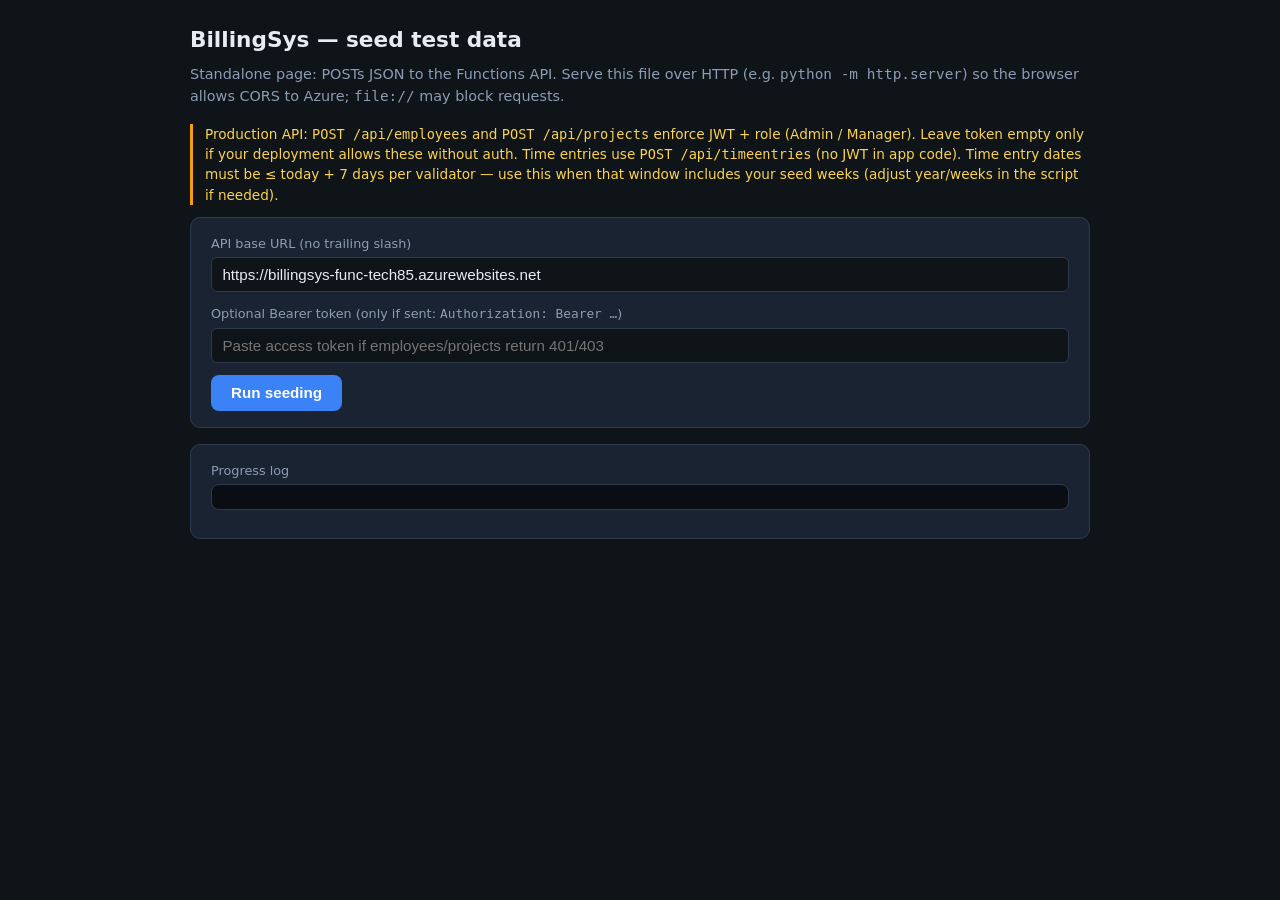
==== seed-data.html @ 18e27f1f "Add standalone seed-data.html for API test data seeding Made-with: Cursor" ====
<!DOCTYPE html>
<html lang="en">
<head>
  <meta charset="UTF-8" />
  <meta name="viewport" content="width=device-width, initial-scale=1.0" />
  <title>BillingSys — Seed test data</title>
  <style>
    :root {
      --bg: #0f1419;
      --panel: #1a2332;
      --text: #e7ecf3;
      --muted: #8b9cb3;
      --accent: #3b82f6;
      --ok: #22c55e;
      --err: #ef4444;
      --border: #2d3a4d;
      font-family: ui-sans-serif, system-ui, Segoe UI, Roboto, sans-serif;
    }
    body {
      margin: 0;
      background: var(--bg);
      color: var(--text);
      min-height: 100vh;
      line-height: 1.5;
    }
    .wrap {
      max-width: 900px;
      margin: 0 auto;
      padding: 1.5rem;
    }
    h1 { font-size: 1.35rem; margin: 0 0 0.5rem; }
    p { color: var(--muted); font-size: 0.9rem; margin: 0 0 1rem; }
    .panel {
      background: var(--panel);
      border: 1px solid var(--border);
      border-radius: 10px;
      padding: 1rem 1.25rem;
      margin-bottom: 1rem;
    }
    label { display: block; font-size: 0.8rem; color: var(--muted); margin-bottom: 0.25rem; }
    input[type="text"], input[type="url"] {
      width: 100%;
      box-sizing: border-box;
      padding: 0.5rem 0.65rem;
      border-radius: 6px;
      border: 1px solid var(--border);
      background: var(--bg);
      color: var(--text);
      font-size: 0.95rem;
    }
    .row { margin-bottom: 0.75rem; }
    button {
      background: var(--accent);
      color: #fff;
      border: none;
      padding: 0.6rem 1.25rem;
      border-radius: 8px;
      font-weight: 600;
      cursor: pointer;
      font-size: 0.95rem;
    }
    button:disabled { opacity: 0.5; cursor: not-allowed; }
    #log {
      font-family: ui-monospace, Consolas, monospace;
      font-size: 0.78rem;
      white-space: pre-wrap;
      word-break: break-word;
      max-height: 420px;
      overflow-y: auto;
      background: #0a0e14;
      border: 1px solid var(--border);
      border-radius: 8px;
      padding: 0.75rem 1rem;
    }
    .log-ok { color: var(--ok); }
    .log-err { color: var(--err); }
    .log-info { color: #94a3b8; }
    #summary { margin-top: 0.75rem; font-size: 0.9rem; }
    .warn {
      border-left: 3px solid #f59e0b;
      padding-left: 0.75rem;
      margin: 0.75rem 0;
      font-size: 0.85rem;
      color: #fcd34d;
    }
  </style>
</head>
<body>
  <div class="wrap">
    <h1>BillingSys — seed test data</h1>
    <p>
      Standalone page: POSTs JSON to the Functions API. Serve this file over HTTP (e.g. <code>python -m http.server</code>)
      so the browser allows CORS to Azure; <code>file://</code> may block requests.
    </p>
    <div class="warn">
      Production API: <code>POST /api/employees</code> and <code>POST /api/projects</code> enforce JWT + role (Admin / Manager).
      Leave token empty only if your deployment allows these without auth. Time entries use <code>POST /api/timeentries</code> (no JWT in app code).
      Time entry dates must be ≤ today + 7 days per validator — use this when that window includes your seed weeks (adjust year/weeks in the script if needed).
    </div>

    <div class="panel">
      <div class="row">
        <label for="apiBase">API base URL (no trailing slash)</label>
        <input type="url" id="apiBase" value="https://billingsys-func-tech85.azurewebsites.net" />
      </div>
      <div class="row">
        <label for="bearer">Optional Bearer token (only if sent: <code>Authorization: Bearer …</code>)</label>
        <input type="text" id="bearer" placeholder="Paste access token if employees/projects return 401/403" autocomplete="off" />
      </div>
      <button type="button" id="runBtn">Run seeding</button>
    </div>

    <div class="panel">
      <label>Progress log</label>
      <div id="log"></div>
      <div id="summary"></div>
    </div>
  </div>

  <script>
(function () {
  const API_DEFAULT = 'https://billingsys-func-tech85.azurewebsites.net';

  const employees = [
    { id: 'BG', name: 'Burke Gregory', email: 'burke.gregory@example.com' },
    { id: 'IS', name: 'Ivan Segura', email: 'ivan.segura@example.com' },
    { id: 'VS', name: 'Victor Sousa', email: 'victor.sousa@example.com' },
    { id: 'GG', name: 'George Gregory', email: 'george.gregory@example.com' },
    { id: 'TT', name: 'Tommy Tashjian', email: 'tommy.tashjian@example.com' },
    { id: 'GB', name: 'Govinda Berrio', email: 'govinda.berrio@example.com' },
    { id: 'EU', name: 'Enid Unsworth', email: 'enid.unsworth@example.com' }
  ];

  const customers = [
    { customerId: 'JADE', company: 'Jade', paymentNetDays: 30, paymentTerms: 'Net 30', isActive: true },
    { customerId: 'UNCAS', company: 'Uncas', paymentNetDays: 30, paymentTerms: 'Net 30', isActive: true },
    { customerId: 'AMRING', company: 'American Ring', paymentNetDays: 30, paymentTerms: 'Net 30', isActive: true },
    { customerId: 'TANYA', company: 'Tanya Creations', paymentNetDays: 30, paymentTerms: 'Net 30', isActive: true }
  ];

  const serviceItems = [
    { itemCode: 'DEV', description: 'Software Development', price: 0, category: 'Service', isActive: true },
    { itemCode: 'CONSULT', description: 'Consulting', price: 0, category: 'Service', isActive: true },
    { itemCode: 'SUPPORT', description: 'Technical Support', price: 0, category: 'Service', isActive: true }
  ];

  const projects = [
    { projectCode: 'JADE001', customerId: 'JADE', description: 'Web Platform Phase 1', serviceItemCode: 'DEV', price: 175, quotedHours: 300, preBill: false, addDetailToInvoice: false },
    { projectCode: 'JADE002', customerId: 'JADE', description: 'Mobile App', serviceItemCode: 'DEV', price: 175, quotedHours: 150, preBill: false, addDetailToInvoice: false },
    { projectCode: 'UNCAS001', customerId: 'UNCAS', description: 'ERP Integration', serviceItemCode: 'DEV', price: 170, quotedHours: 200, preBill: false, addDetailToInvoice: false },
    { projectCode: 'UNCAS002', customerId: 'UNCAS', description: 'Reporting Module', serviceItemCode: 'DEV', price: 170, quotedHours: 100, preBill: false, addDetailToInvoice: false },
    { projectCode: 'AMRING001', customerId: 'AMRING', description: 'Inventory System', serviceItemCode: 'DEV', price: 165, quotedHours: 250, preBill: false, addDetailToInvoice: false },
    { projectCode: 'AMRING002', customerId: 'AMRING', description: 'Customer Portal', serviceItemCode: 'DEV', price: 165, quotedHours: 120, preBill: false, addDetailToInvoice: false },
    { projectCode: 'TANYA001', customerId: 'TANYA', description: 'E-commerce Site', serviceItemCode: 'DEV', price: 165, quotedHours: 180, preBill: false, addDetailToInvoice: false },
    { projectCode: 'TANYA002', customerId: 'TANYA', description: 'CRM Integration', serviceItemCode: 'DEV', price: 165, quotedHours: 80, preBill: false, addDetailToInvoice: false }
  ];

  const projectCodes = projects.map(p => p.projectCode);

  const weekMondayStarts = ['2026-02-23', '2026-03-02', '2026-03-09', '2026-03-16'];

  const commentPool = [
    'Development work', 'Feature implementation', 'Bug fixes and testing', 'Code review and refactor',
    'API integration', 'UI adjustments', 'Database updates', 'Sprint tasks', 'Client requirements',
    'Documentation', 'Deployment support', 'Performance tuning'
  ];

  function log(msg, cls) {
    const el = document.getElementById('log');
    const line = document.createElement('div');
    line.className = cls || 'log-info';
    line.textContent = msg;
    el.appendChild(line);
    el.scrollTop = el.scrollHeight;
  }

  function addDays(isoDate, days) {
    const d = new Date(isoDate + 'T12:00:00Z');
    d.setUTCDate(d.getUTCDate() + days);
    return d.toISOString().slice(0, 10);
  }

  /** Deterministic “random” project index from strings */
  function pickProject(employeeId, isoDate, slot) {
    let h = 0;
    const s = employeeId + isoDate + slot;
    for (let i = 0; i < s.length; i++) h = ((h << 5) - h) + s.charCodeAt(i) | 0;
    return projectCodes[Math.abs(h) % projectCodes.length];
  }

  function pickComment(employeeId, isoDate, slot) {
    const idx = Math.abs((employeeId + isoDate + slot).split('').reduce((a, c) => a + c.charCodeAt(0), 0)) % commentPool.length;
    return commentPool[idx];
  }

  function buildTimeEntries() {
    const entries = [];
    for (const monday of weekMondayStarts) {
      for (let dow = 0; dow < 5; dow++) {
        const date = addDays(monday, dow);
        for (const emp of employees) {
          entries.push({
            employeeId: emp.id,
            date,
            startTime: '09:00:00',
            endTime: '13:00:00',
            hours: 4,
            billable: true,
            projectCode: pickProject(emp.id, date, 'a'),
            miles: 0,
            comments: pickComment(emp.id, date, 'a')
          });
          entries.push({
            employeeId: emp.id,
            date,
            startTime: '13:00:00',
            endTime: '17:00:00',
            hours: 4,
            billable: true,
            projectCode: pickProject(emp.id, date, 'b'),
            miles: 0,
            comments: pickComment(emp.id, date, 'b')
          });
        }
      }
    }
    return entries;
  }

  async function postJson(base, path, body, token) {
    const headers = { 'Content-Type': 'application/json' };
    if (token && token.trim()) headers['Authorization'] = 'Bearer ' + token.trim();
    const res = await fetch(base + path, { method: 'POST', headers, body: JSON.stringify(body) });
    const text = await res.text();
    let data = null;
    try { data = text ? JSON.parse(text) : null; } catch (_) { data = { raw: text }; }
    return { ok: res.ok, status: res.status, data };
  }

  document.getElementById('runBtn').addEventListener('click', async () => {
    const base = (document.getElementById('apiBase').value || API_DEFAULT).replace(/\/$/, '');
    const token = document.getElementById('bearer').value;
    const logEl = document.getElementById('log');
    const summaryEl = document.getElementById('summary');
    logEl.innerHTML = '';
    summaryEl.innerHTML = '';

    const succeeded = [];
    const failed = [];

    const btn = document.getElementById('runBtn');
    btn.disabled = true;

    try {
      log('Starting seed… API: ' + base, 'log-info');

      // Employees
      for (const e of employees) {
        const body = {
          id: e.id,
          name: e.name,
          email: e.email,
          hourlyRate: 0,
          isActive: true,
          role: 0
        };
        const r = await postJson(base, '/api/employees', body, token);
        const label = 'POST /api/employees ' + e.id;
        if (r.ok) {
          succeeded.push(label);
          log('OK  ' + label, 'log-ok');
        } else {
          failed.push({ step: label, status: r.status, detail: r.data });
          log('ERR ' + label + ' HTTP ' + r.status + ' ' + JSON.stringify(r.data).slice(0, 200), 'log-err');
        }
      }

      // Customers
      for (const c of customers) {
        const r = await postJson(base, '/api/customers', c, token);
        const label = 'POST /api/customers ' + c.customerId;
        if (r.ok) {
          succeeded.push(label);
          log('OK  ' + label, 'log-ok');
        } else {
          failed.push({ step: label, status: r.status, detail: r.data });
          log('ERR ' + label + ' HTTP ' + r.status + ' ' + JSON.stringify(r.data).slice(0, 200), 'log-err');
        }
      }

      // Service items
      for (const s of serviceItems) {
        const r = await postJson(base, '/api/serviceitems', s, token);
        const label = 'POST /api/serviceitems ' + s.itemCode;
        if (r.ok) {
          succeeded.push(label);
          log('OK  ' + label, 'log-ok');
        } else {
          failed.push({ step: label, status: r.status, detail: r.data });
          log('ERR ' + label + ' HTTP ' + r.status + ' ' + JSON.stringify(r.data).slice(0, 200), 'log-err');
        }
      }

      // Projects
      for (const p of projects) {
        const r = await postJson(base, '/api/projects', p, token);
        const label = 'POST /api/projects ' + p.projectCode;
        if (r.ok) {
          succeeded.push(label);
          log('OK  ' + label, 'log-ok');
        } else {
          failed.push({ step: label, status: r.status, detail: r.data });
          log('ERR ' + label + ' HTTP ' + r.status + ' ' + JSON.stringify(r.data).slice(0, 200), 'log-err');
        }
      }

      // Time entries
      const timeEntries = buildTimeEntries();
      const total = timeEntries.length;
      log('Seeding time entries… 0/' + total, 'log-info');
      let done = 0;
      for (const te of timeEntries) {
        const payload = {
          employeeId: te.employeeId,
          date: te.date + 'T00:00:00',
          startTime: te.startTime,
          endTime: te.endTime,
          hours: te.hours,
          billable: te.billable,
          projectCode: te.projectCode,
          miles: te.miles,
          comments: te.comments
        };
        const r = await postJson(base, '/api/timeentries', payload, token);
        done++;
        if (done % 20 === 0 || done === total) {
          log('Seeding time entries… ' + done + '/' + total, 'log-info');
        }
        const label = 'POST /api/timeentries ' + te.employeeId + ' ' + te.date + ' ' + te.startTime;
        if (r.ok) {
          succeeded.push(label);
        } else {
          failed.push({ step: label, status: r.status, detail: r.data });
          log('ERR ' + label + ' HTTP ' + r.status + ' ' + JSON.stringify(r.data).slice(0, 160), 'log-err');
        }
      }

      summaryEl.innerHTML =
        '<strong>Summary</strong><br/>' +
        'Succeeded: <span class="log-ok">' + succeeded.length + '</span> operations<br/>' +
        'Failed: <span class="log-err">' + failed.length + '</span> operations<br/>' +
        (failed.length ? '<pre style="margin-top:0.5rem;font-size:0.75rem;color:#fca5a5">' +
          JSON.stringify(failed.slice(0, 15), null, 2) +
          (failed.length > 15 ? '\n… and ' + (failed.length - 15) + ' more' : '') +
          '</pre>' : '');
      log('Done.', 'log-ok');
    } catch (err) {
      log('Fatal: ' + (err && err.message ? err.message : String(err)), 'log-err');
      summaryEl.textContent = String(err);
    } finally {
      btn.disabled = false;
    }
  });
})();
  </script>
</body>
</html>
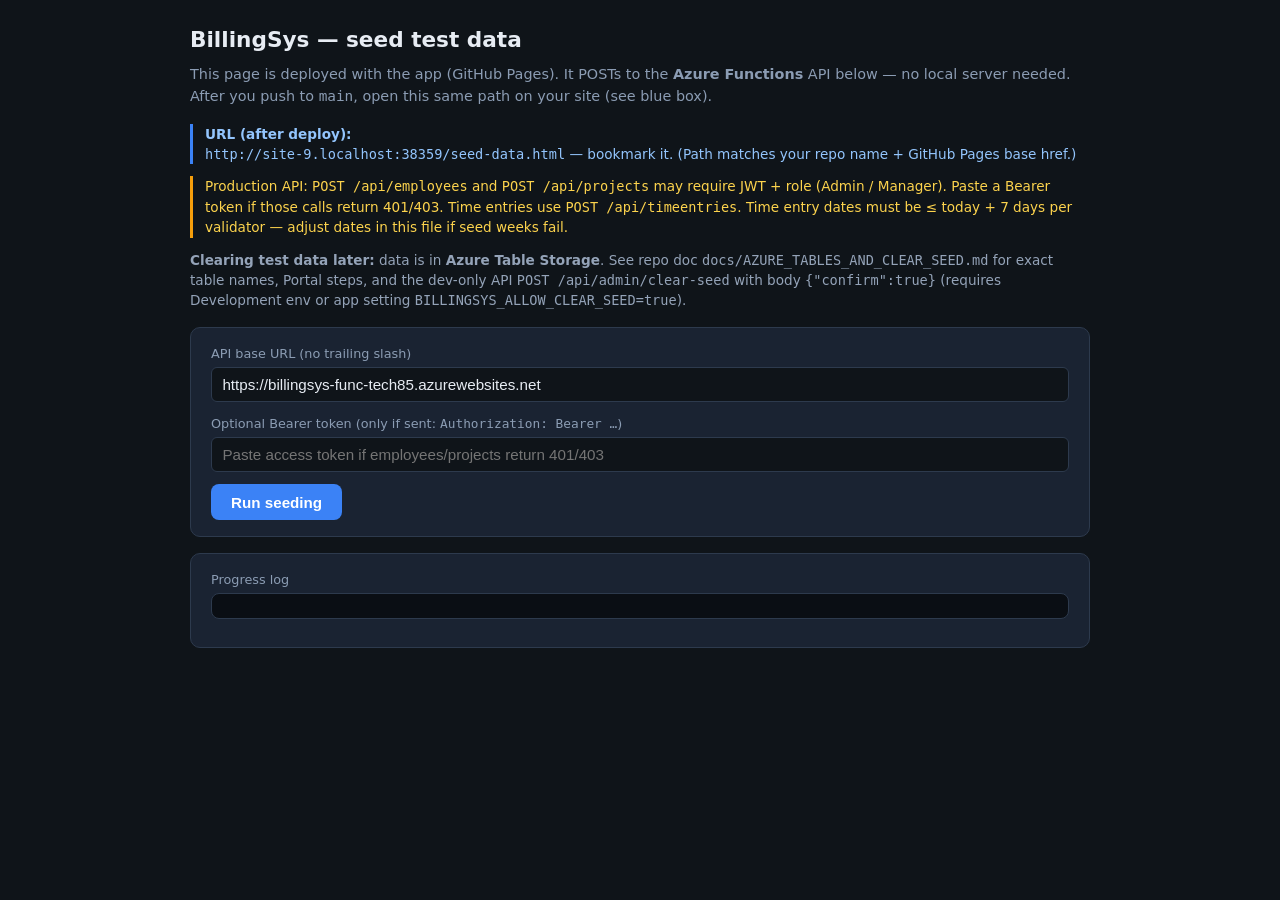
==== commit cccd0494: "deploy: 81589f422f0228255694495bcef3ebba3a0ac968" ====
--- a/seed-data.html
+++ b/seed-data.html
@@ -83,20 +83,36 @@
       font-size: 0.85rem;
       color: #fcd34d;
     }
+    .note {
+      border-left: 3px solid var(--accent);
+      padding-left: 0.75rem;
+      margin: 0.75rem 0;
+      font-size: 0.85rem;
+      color: #93c5fd;
+    }
   </style>
 </head>
 <body>
   <div class="wrap">
     <h1>BillingSys — seed test data</h1>
     <p>
-      Standalone page: POSTs JSON to the Functions API. Serve this file over HTTP (e.g. <code>python -m http.server</code>)
-      so the browser allows CORS to Azure; <code>file://</code> may block requests.
+      This page is deployed with the app (GitHub Pages). It POSTs to the <strong>Azure Functions</strong> API below — no local server needed.
+      After you push to <code>main</code>, open this same path on your site (see blue box).
     </p>
+    <div class="note">
+      <strong>URL (after deploy):</strong><br />
+      <code id="selfUrl">…/BillingSys/seed-data.html</code> — bookmark it. (Path matches your repo name + GitHub Pages base href.)
+    </div>
     <div class="warn">
-      Production API: <code>POST /api/employees</code> and <code>POST /api/projects</code> enforce JWT + role (Admin / Manager).
-      Leave token empty only if your deployment allows these without auth. Time entries use <code>POST /api/timeentries</code> (no JWT in app code).
-      Time entry dates must be ≤ today + 7 days per validator — use this when that window includes your seed weeks (adjust year/weeks in the script if needed).
+      Production API: <code>POST /api/employees</code> and <code>POST /api/projects</code> may require JWT + role (Admin / Manager).
+      Paste a Bearer token if those calls return 401/403. Time entries use <code>POST /api/timeentries</code>.
+      Time entry dates must be ≤ today + 7 days per validator — adjust dates in this file if seed weeks fail.
     </div>
+    <p style="font-size:0.85rem;color:#94a3b8;">
+      <strong>Clearing test data later:</strong> data is in <strong>Azure Table Storage</strong>. See repo doc
+      <code>docs/AZURE_TABLES_AND_CLEAR_SEED.md</code> for exact table names, Portal steps, and the dev-only API
+      <code>POST /api/admin/clear-seed</code> with body <code>{&quot;confirm&quot;:true}</code> (requires Development env or app setting <code>BILLINGSYS_ALLOW_CLEAR_SEED=true</code>).
+    </p>
 
     <div class="panel">
       <div class="row">
@@ -165,6 +181,11 @@
     'Documentation', 'Deployment support', 'Performance tuning'
   ];
 
+  (function showSelfUrl() {
+    var el = document.getElementById('selfUrl');
+    if (el && location.href) el.textContent = location.origin + location.pathname;
+  })();
+
   function log(msg, cls) {
     const el = document.getElementById('log');
     const line = document.createElement('div');
@@ -178,6 +199,34 @@
     const d = new Date(isoDate + 'T12:00:00Z');
     d.setUTCDate(d.getUTCDate() + days);
     return d.toISOString().slice(0, 10);
+  }
+
+  /** YYYY-MM-DD → midnight UTC ISO string (Azure / System.Text.Json DateTime Kind must be UTC). */
+  function dateToUtcIsoMidnight(yyyyMmDd) {
+    return yyyyMmDd + 'T00:00:00.000Z';
+  }
+
+  /**
+   * Reads the current value from the token field on every call (no stale closure).
+   */
+  function getBearerTokenFromInput() {
+    const el = document.getElementById('bearer');
+    if (!el) return '';
+    return String(el.value || '').trim();
+  }
+
+  /**
+   * Headers for every API POST. Uses Headers API so Authorization is reliably applied cross-origin.
+   * Strips a leading "Bearer " if the user pasted a full header value.
+   */
+  function buildJsonHeaders() {
+    const headers = new Headers();
+    headers.set('Content-Type', 'application/json');
+    let t = getBearerTokenFromInput();
+    if (!t) return headers;
+    if (/^Bearer\s+/i.test(t)) t = t.replace(/^Bearer\s+/i, '').trim();
+    if (t) headers.set('Authorization', 'Bearer ' + t);
+    return headers;
   }
 
   /** Deterministic “random” project index from strings */
@@ -227,10 +276,9 @@
     return entries;
   }
 
-  async function postJson(base, path, body, token) {
-    const headers = { 'Content-Type': 'application/json' };
-    if (token && token.trim()) headers['Authorization'] = 'Bearer ' + token.trim();
-    const res = await fetch(base + path, { method: 'POST', headers, body: JSON.stringify(body) });
+  async function postJson(base, path, body) {
+    const headers = buildJsonHeaders();
+    const res = await fetch(base + path, { method: 'POST', headers: headers, body: JSON.stringify(body) });
     const text = await res.text();
     let data = null;
     try { data = text ? JSON.parse(text) : null; } catch (_) { data = { raw: text }; }
@@ -239,7 +287,6 @@
 
   document.getElementById('runBtn').addEventListener('click', async () => {
     const base = (document.getElementById('apiBase').value || API_DEFAULT).replace(/\/$/, '');
-    const token = document.getElementById('bearer').value;
     const logEl = document.getElementById('log');
     const summaryEl = document.getElementById('summary');
     logEl.innerHTML = '';
@@ -253,6 +300,11 @@
 
     try {
       log('Starting seed… API: ' + base, 'log-info');
+      if (getBearerTokenFromInput()) {
+        log('Authorization: Bearer … (token present, sent on every request)', 'log-info');
+      } else {
+        log('No Bearer token — employees/projects may return 401 if the API requires auth.', 'log-info');
+      }
 
       // Employees
       for (const e of employees) {
@@ -264,7 +316,7 @@
           isActive: true,
           role: 0
         };
-        const r = await postJson(base, '/api/employees', body, token);
+        const r = await postJson(base, '/api/employees', body);
         const label = 'POST /api/employees ' + e.id;
         if (r.ok) {
           succeeded.push(label);
@@ -277,7 +329,7 @@
 
       // Customers
       for (const c of customers) {
-        const r = await postJson(base, '/api/customers', c, token);
+        const r = await postJson(base, '/api/customers', c);
         const label = 'POST /api/customers ' + c.customerId;
         if (r.ok) {
           succeeded.push(label);
@@ -290,7 +342,7 @@
 
       // Service items
       for (const s of serviceItems) {
-        const r = await postJson(base, '/api/serviceitems', s, token);
+        const r = await postJson(base, '/api/serviceitems', s);
         const label = 'POST /api/serviceitems ' + s.itemCode;
         if (r.ok) {
           succeeded.push(label);
@@ -303,7 +355,7 @@
 
       // Projects
       for (const p of projects) {
-        const r = await postJson(base, '/api/projects', p, token);
+        const r = await postJson(base, '/api/projects', p);
         const label = 'POST /api/projects ' + p.projectCode;
         if (r.ok) {
           succeeded.push(label);
@@ -322,7 +374,7 @@
       for (const te of timeEntries) {
         const payload = {
           employeeId: te.employeeId,
-          date: te.date + 'T00:00:00',
+          date: dateToUtcIsoMidnight(te.date),
           startTime: te.startTime,
           endTime: te.endTime,
           hours: te.hours,
@@ -331,7 +383,7 @@
           miles: te.miles,
           comments: te.comments
         };
-        const r = await postJson(base, '/api/timeentries', payload, token);
+        const r = await postJson(base, '/api/timeentries', payload);
         done++;
         if (done % 20 === 0 || done === total) {
           log('Seeding time entries… ' + done + '/' + total, 'log-info');
